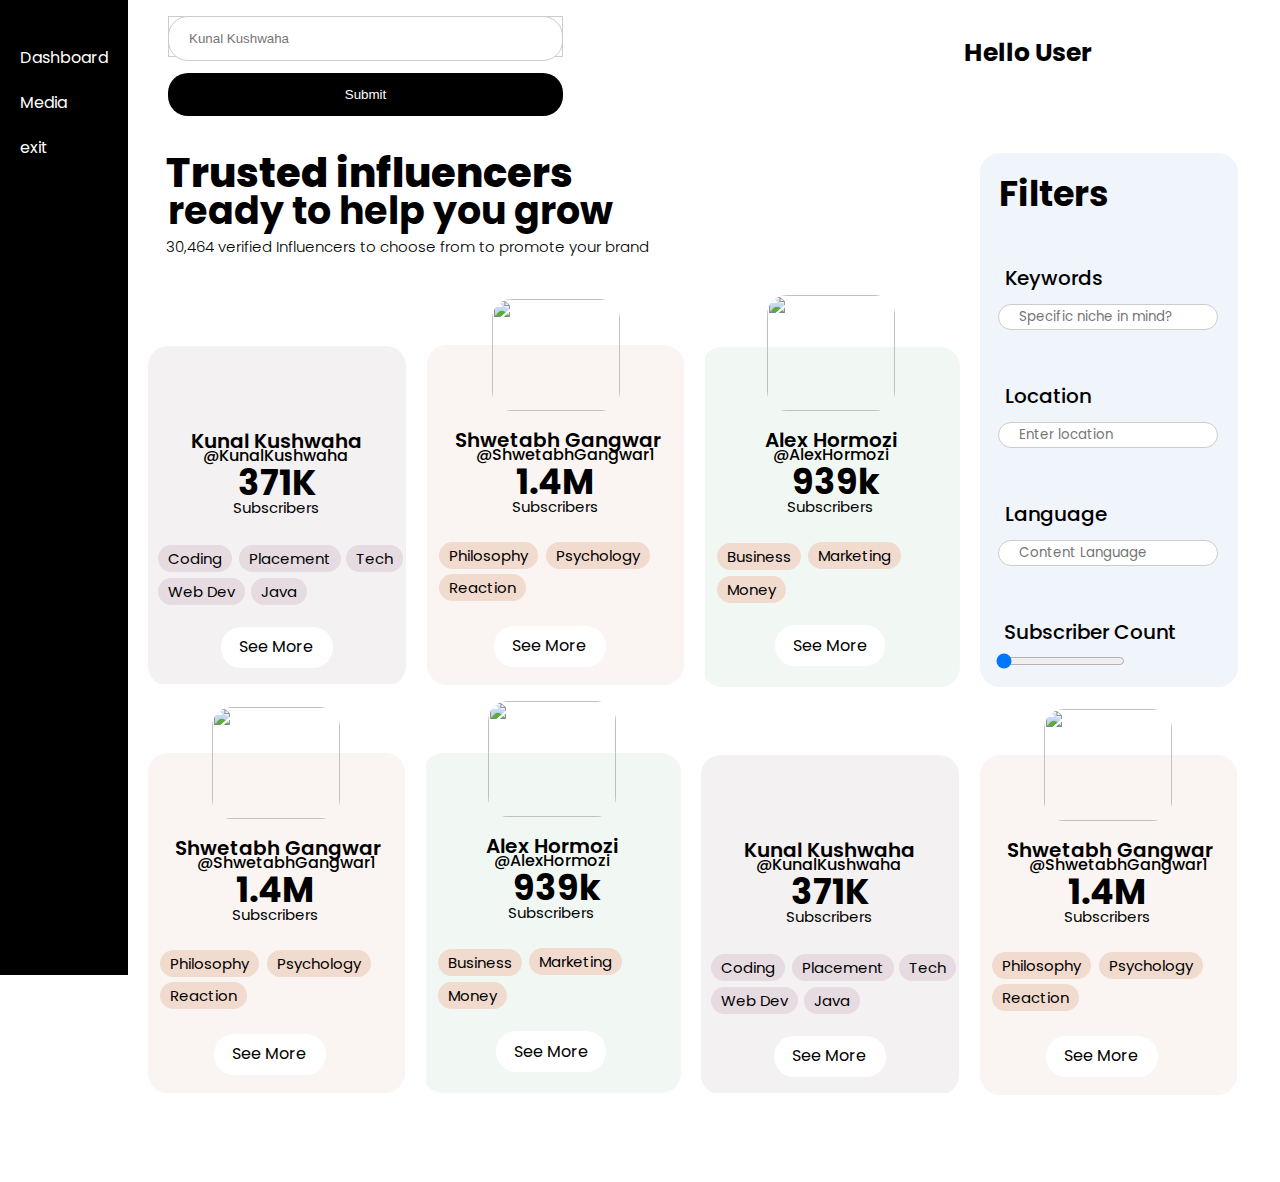
==== Design/search.html @ 91dc942e "frontend update" ====
<!DOCTYPE html>
<html>

<head>
    <meta charset="utf-8" />
    <meta name="viewport" content="initial-scale=1, width=device-width" />
    <link rel="stylesheet" href="stylelogin.css">
    <link rel="stylesheet" href="./global.css" />
    <link rel="stylesheet" href="./index.css" />

    <link rel="stylesheet"
        href="https://fonts.googleapis.com/css2?family=Poppins:wght@300;400;500;600;700;800&display=swap" />
</head>

<body>
    
    <div class="desktop-1">
        <div class="desktop-1-child"></div>
        <div class="headline">
            <h1 class="trusted-influencers">Trusted influencers</h1>
            <h2 class="ready-to-help">ready to help you grow</h2>
            <p class="verified-influencers-to">
                30,464 verified Influencers to choose from to promote your brand
            </p>
        </div>
        <div class="filters-card">
            <div class="filters-card-child"></div>
            <div class="subscriber-count">
                <!-- <img class="sub-slider-icon" alt="" src="public/sub-slider.svg" /> -->
                <div class="subscriber-count1">Subscriber Count</div>
                <br>
                <div class="slidecontainer">

                    <input type="range" min="1" max="10000" value="1">

                    <!-- <p>Custom range slider:</p>
                    <input type="range" min="1" max="100" value="50" class="slider" id="myRange"> -->
                </div>
            </div>
            <div class="keywords">
                <input class="keyword-box" type="text" placeholder="Specific niche in mind?" />
                <!-- <div class="specific-niche-in">Specific niche in mind?</div> -->
                <div class="keywords1">Keywords</div>
            </div>
            <div class="location">
                <input class="keyword-box" type="text" placeholder="Enter location" />
                <!-- <div class="specific-niche-in">Enter location</div> -->
                <div class="keywords1">Location</div>
            </div>
            <div class="language">
                <input class="keyword-box" type="text" placeholder="Content Language" />
                <!-- <div class="specific-niche-in">Content language</div> -->
                <div class="keywords1">Language</div>
            </div>
            <b class="filters">Filters</b>
        </div>
        <div class="search-bar">

            
            <input class="search-bar-child" type="text" placeholder="Kunal Kushwaha" size="100px">
            <!-- <img class="icon-search" alt="" src="public/-icon-search.svg" /> -->


            <input type="text" id="wage" value ="" size=20>
        <a href="search.html"><button id="sub">Submit</button></a>

        

        </div>




        <div class="user-id">
            <!-- <div class="kimaya-a">Kimaya A.</div>
            <button>
                <img class="user-id-child" alt="" src="public/ellipse-1@2x.png" /></button>
            <button>
                <img class="icon-suitcase" alt="" src="public/-icon-suitcase.svg" />
            </button> -->
<!--             
            <a href="user.html">
            <button onclick="document.getElementById('id01').style.display='block'"
                style="width:auto; margin-right: 0px;">Login</button></a> -->
                <h4>Hello User<h4>
            <div id="id01" class="modal">

                <form class="modal-content animate" action="/action_page.php" method="post">
                    <div class="imgcontainer">
                        <span onclick="document.getElementById('id01').style.display='none'" class="close"
                            title="Close Modal">&times;</span>
                        <img src="img_avatar2.png" alt="Avatar" class="avatar">
                    </div>

                    <div class="container" style="font-size: 40px;">
                        <label for="uname"><b>Username</b></label>
                        <input type="text" placeholder="Enter Username" name="uname" required
                            style="font-size: x-large;">

                        <label for="psw"><b>Password</b></label>
                        <input type="password" placeholder="Enter Password" name="psw" required
                            style="font-size: x-large;">

                        <button type="submit">Login</button>
                        <label>
                            <input type="checkbox" checked="checked" name="remember"> Remember me
                        </label>
                    </div>

                    <div class="container" style="background-color:#f1f1f1">
                        <button type="button" onclick="document.getElementById('id01').style.display='none'"
                            class="cancelbtn">Cancel</button>
                        <span class="psw">Forgot <a href="#">password?</a></span>
                    </div>
                </form>
            </div>

            

        </div>

        <div class="influencer-card-1">
            <div class="influencer-card-1-child"></div>
            <img class="influencer-card-1-item" alt="" style="border-radius: 20px;"
                src="https://yt3.googleusercontent.com/xGH1BCpEHp4V0hRXEpKUbudZy2zxon3z7JnnAXngiW-8374wuiFolwYf6wmgVbKr-_RmqBHJrA=s176-c-k-c0x00ffffff-no-rj" />
            <div class="subscribers">Subscribers</div>
            <div class="tag">
                <div class="marketing">Marketing</div>
            </div>
            <div class="tag1">
                <div class="marketing">Business</div>
            </div>
            <div class="tag2">
                <div class="money-wrapper">
                    <div class="marketing">Money</div>
                </div>
            </div>
            <div class="see-more-button">
                <div class="marketing">See More</div>
            </div>
            <div class="alex-hormozi"><br>Alex Hormozi</div>
            <div class="alexhormozi"><br>@AlexHormozi</div>
            <b class="k">939k</b>
        </div>
        <div class="rectangle-parent">
            <div class="frame-child"></div>
            <img class="frame-item" alt="" style="border-radius: 20px;"
                src="https://avatars.githubusercontent.com/u/42698533?v=4" />
            <div class="subscribers1">Subscribers</div>
            <div class="tag3">
                <div class="marketing">Coding</div>
            </div>
            <div class="tag4">
                <div class="marketing">Placement</div>
            </div>
            <div class="tag5">
                <div class="marketing">Web Dev</div>
            </div>
            <div class="tag6">
                <div class="marketing">Tech</div>
            </div>
            <div class="tag7">
                <div class="marketing">Java</div>
            </div>
            <div class="see-more-button1">
                <div class="see-more-button-child"></div>
                <div class="see-more1">See More</div>
            </div>
            <div class="kunal-kushwaha"><br>Kunal Kushwaha</div>
            <div class="kunalkushwaha"><br>@KunalKushwaha</div>
            <b class="k1">371K</b>
        </div>
        <div class="rectangle-group">
            <div class="frame-inner"></div>
            <img class="ellipse-icon" alt="" style="border-radius:20px;"
                src="https://yt3.googleusercontent.com/oVSuJbeBX7sTZz3CuQNRO5Gm-sZsBxp6sGMF5e8WjVjJdUiUMOFRzfVLMyRtHru_ysUEiEhDHqY=s176-c-k-c0x00ffffff-no-rj" />

            <div class="subscribers2">Subscribers</div>
            <div class="tag8">
                <div class="marketing">Philosophy</div>
            </div>
            <div class="tag9">
                <div class="marketing">Psychology</div>
            </div>
            <div class="tag10">
                <div class="marketing">Reaction</div>
            </div>
            <div class="see-more-button2">
                <div class="see-more-button-child"></div>
                <div class="see-more1">See More</div>
            </div>
            <div class="shwetabh-gangwar"><br>Shwetabh Gangwar</div>
            <div class="shwetabhgangwar1"><br>@ShwetabhGangwar1</div>
            <b class="m">1.4M</b>
        </div>
        <div class="rectangle-container">
            <div class="frame-inner"></div>
            <img class="ellipse-icon" alt="" style="border-radius:20px;"
                src="https://yt3.googleusercontent.com/oVSuJbeBX7sTZz3CuQNRO5Gm-sZsBxp6sGMF5e8WjVjJdUiUMOFRzfVLMyRtHru_ysUEiEhDHqY=s176-c-k-c0x00ffffff-no-rj" />
            <div class="subscribers2">Subscribers</div>
            <div class="tag8">
                <div class="marketing">Philosophy</div>
            </div>
            <div class="tag9">
                <div class="marketing">Psychology</div>
            </div>
            <div class="tag10">
                <div class="marketing">Reaction</div>
            </div>
            <div class="see-more-button2">
                <div class="see-more-button-child"></div>
                <div class="see-more1">See More</div>
            </div>
            <div class="shwetabh-gangwar"><br>Shwetabh Gangwar</div>
            <div class="shwetabhgangwar1"><br>@ShwetabhGangwar1</div>
            <b class="m">1.4M</b>
        </div>
        <div class="frame-div">
            <div class="frame-child"></div>
            <img class="frame-item" alt="" style="border-radius: 20px;"
                src="https://avatars.githubusercontent.com/u/42698533?v=4" />
            <div class="subscribers1">Subscribers</div>
            <div class="tag3">
                <div class="marketing">Coding</div>
            </div>
            <div class="tag4">
                <div class="marketing">Placement</div>
            </div>
            <div class="tag5">
                <div class="marketing">Web Dev</div>
            </div>
            <div class="tag6">
                <div class="marketing">Tech</div>
            </div>
            <div class="tag7">
                <div class="marketing">Java</div>
            </div>
            <div class="see-more-button1">
                <div class="see-more-button-child"></div>
                <div class="see-more1">See More</div>
            </div>
            <div class="kunal-kushwaha"><br>Kunal Kushwaha</div>
            <div class="kunalkushwaha"><br>@KunalKushwaha</div>
            <b class="k1">371K</b>
        </div>
        <div class="rectangle-parent1">
            <div class="frame-inner"></div>
            <img class="ellipse-icon" alt="" style="border-radius:20px;"
                src="https://yt3.googleusercontent.com/oVSuJbeBX7sTZz3CuQNRO5Gm-sZsBxp6sGMF5e8WjVjJdUiUMOFRzfVLMyRtHru_ysUEiEhDHqY=s176-c-k-c0x00ffffff-no-rj" />
            <div class="subscribers2">Subscribers</div>
            <div class="tag8">
                <div class="marketing">Philosophy</div>
            </div>
            <div class="tag9">
                <div class="marketing">Psychology</div>
            </div>
            <div class="tag10">
                <div class="marketing">Reaction</div>
            </div>
            <div class="see-more-button2">
                <div class="see-more-button-child"></div>
                <div class="see-more1">See More</div>
            </div>
            <div class="shwetabh-gangwar"><br>Shwetabh Gangwar</div>
            <div class="shwetabhgangwar1"><br>@ShwetabhGangwar1</div>
            <b class="m">1.4M</b>
        </div>
        <div class="influencer-card-11">
            <div class="influencer-card-1-child"></div>
            <img class="influencer-card-1-item" alt="" style="border-radius: 20px;"
                src="https://yt3.googleusercontent.com/xGH1BCpEHp4V0hRXEpKUbudZy2zxon3z7JnnAXngiW-8374wuiFolwYf6wmgVbKr-_RmqBHJrA=s176-c-k-c0x00ffffff-no-rj" />
            <div class="subscribers">Subscribers</div>
            <div class="tag">
                <div class="marketing">Marketing</div>
            </div>
            <div class="tag1">
                <div class="marketing">Business</div>
            </div>
            <div class="tag2">
                <div class="money-wrapper">
                    <div class="marketing">Money</div>
                </div>
            </div>
            <div class="see-more-button">
                <div class="marketing">See More</div>
            </div>
            <div class="alex-hormozi"><br>Alex Hormozi</div>
            <div class="alexhormozi"><br>@AlexHormozi</div>
            <b class="k">939k</b>
        </div>
    
      
      <div class="container1">
        <nav class="side-nav">
          <ul class="nav-menu">
            <li class="nav-item"><a href="user.html"><i class="fas fa-tachometer-alt"></i><span class="menu-text">Dashboard</span></a></li>
            <!-- <li class="nav-item"><a href="copy.html"><i class="fas fa-user"></i><span class="menu-text">Users</span></a></li> -->
            <!-- <li class="nav-item active"><a href="#"><i class="fas fa-file-alt"></i><span class="menu-text">Posts</span></a></li> -->
            <li class="nav-item"><a href="#"><i class="fas fa-play "></i><span class="menu-text">Media</span></a></li>
            <li class="nav-item"><a href="index.html"><i class="fas fa-sign-out-alt"></i><span class="menu-text">exit</span></a></li>
          </ul>
        </nav>
      </div>
      
      
</div>
<script src="./app.js"></script>
</body>
</html>
---- Design/stylelogin.css ----
/* .loginrect{
 
width: 80%;
height: 70%;
position: fixed;
left: 50%;
top: 50%;
transform: translate(-50%, -50%);

background: #D9D9D9;

box-shadow: 0px 4px 4px rgba(0, 0, 0, 0.25);
} */
input[type=text], input[type=password] {
    width: 100%;
    padding: 12px 20px;
    margin: 8px 0;
    display: inline-block;
    border: 1px solid #ccc;
    box-sizing: border-box;
  }
  
  /* Set a style for all buttons */
  button {
    background-color: #000000;
    border-radius: 20px;
    color: white;
    padding: 14px 20px;
    margin: 8px 0;
    border: none;
    cursor: pointer;
    width: 100%;
  }
  
  button:hover {
    opacity: 0.8;
  }
  
  /* Extra styles for the cancel button */
  .cancelbtn {
    width: auto;
    padding: 10px 18px;
    background-color: #f44336;
  }
  
  /* Center the image and position the close button */
  .imgcontainer {
    text-align: center;
    margin: 24px 0 12px 0;
    position: relative;
  }
  
  img.avatar {
    width: 40%;
    border-radius: 50%;
  }
  
  .container {
    padding: 16px;
    border-radius: 20px;
  }
  
  span.psw {
    float: right;
    padding-top: 16px;
  }
  
  /* The Modal (background) */
  .modal {
    display: none; /* Hidden by default */
    position: fixed; /* Stay in place */
    z-index: 1; /* Sit on top */
    left: 0;
    top: 0;
    width: 100%; /* Full width */
    height: 100%; /* Full height */
    overflow: auto; /* Enable scroll if needed */
    background-color: rgb(0,0,0); /* Fallback color */
    background-color: rgba(0,0,0,0.4); /* Black w/ opacity */
    padding-top: 60px;
    border-radius: 20px;
  }
  
  /* Modal Content/Box */
  .modal-content {
    background-color: #fefefe;
    margin: 5% auto 15% auto; /* 5% from the top, 15% from the bottom and centered */
    border: 1px solid #888;
    width: 80%; /* Could be more or less, depending on screen size */
  }
  
  /* The Close Button (x) */
  .close {
    position: absolute;
    right: 25px;
    top: 0;
    color: #000;
    font-size: 35px;
    font-weight: bold;
  }
  
  .close:hover,
  .close:focus {
    color: red;
    cursor: pointer;
  }
  
  /* Add Zoom Animation */
  .animate {
    -webkit-animation: animatezoom 0.6s;
    animation: animatezoom 0.6s
  }
  
  @-webkit-keyframes animatezoom {
    from {-webkit-transform: scale(0)} 
    to {-webkit-transform: scale(1)}
  }
    
  @keyframes animatezoom {
    from {transform: scale(0)} 
    to {transform: scale(1)}
  }
  
  /* Change styles for span and cancel button on extra small screens */
  @media screen and (max-width: 300px) {
    span.psw {
       display: block;
       float: none;
    }
    .cancelbtn {
       width: 100%;
    }
  }
  form{
    border-radius: 20px;
  }
---- Design/global.css ----
:root {
  /* fonts */
  --font-poppins: Poppins;

  /* font sizes */
  --font-size-base: 15px;
  --font-size-lg: 16px;
  --font-size-xl: 20px;
  --font-size-2xl: 35px;

  /* Colors */
  --color-gray-100: #fefffe;
  --color-gray-200: #010001;
  --color-gray-300: rgba(0, 0, 0, 0.4);
  --color-black: #000;
  --color-antiquewhite: #f1dbce;
  --color-honeydew: rgba(202, 226, 210, 0.25);
  --color-mistyrose: rgba(241, 215, 206, 0.25);
  --color-gainsboro-100: #e6dbe0;
  --color-gainsboro-200: rgba(230, 219, 224, 0.4);

  /* Paddings */
  --padding-xs: 2px;
  --padding-sm: 8px;
  --padding-md: 10px;
  --padding-lg: 18px;

  /* border radiuses */
  --br-sm: 15px;
  --br-md: 20px;
}
---- Design/index.css ----
body {
  margin: 0;
  line-height: normal;
}
.desktop-1-child {
  position: absolute;
  top: 0;
  left: 146px;
  border-radius: 25px;
  background-color: var(--color-gray-100);
  width: 1269px;
  height: 810px;
  overflow: hidden;
  display: none;
}
.trusted-influencers {
  top: 0;
  left: 0;
  font-size: inherit;
  line-height: 101%;
  font-weight: 800;
  font-family: inherit;
  width: 879px;
  height: 57px;
}
.ready-to-help,
.trusted-influencers,
.verified-influencers-to {
  margin: 0;
  position: absolute;
  display: inline-block;
}
.ready-to-help {
  top: 39px;
  left: 2px;
  font-size: 38px;
  line-height: 101%;
  font-weight: 700;
  font-family: inherit;
  width: 879px;
  height: 53px;
}
.verified-influencers-to {
  top: 82px;
  left: 0;
  font-size: var(--font-size-base);
  font-weight: 300;
  width: 679px;
  height: 24px;
}
.headline {
  position: absolute;
  top: 173px;
  left: 166px;
  width: 881px;
  height: 106px;
  font-size: 40px;
  color: var(--color-gray-200);
}
.filters-card-child {
  position: absolute;
  height: 100%;
  width: 100%;
  top: 0;
  right: 0;
  bottom: 0;
  left: 0;
  border-radius: var(--br-md);
  background-color: #f0f5fb;
}
.sub-slider-icon {
  position: absolute;
  height: 4.86%;
  width: 95.23%;
  top: 81.01%;
  right: 1.59%;
  bottom: 14.13%;
  left: 3.18%;
  max-width: 100%;
  overflow: hidden;
  max-height: 100%;
}
.subscriber-count1 {
  position: absolute;
  height: 37.27%;
  width: 95.23%;
  top: 0;
  left: 4.77%;
  font-weight: 500;
  display: inline-block;
}
.subscriber-count-child,
.subscriber-count-item {
  position: absolute;
  height: 31.4%;
  width: 6%;
  top: 68.6%;
  right: 94%;
  bottom: 0;
  left: 0;
  max-width: 100%;
  overflow: hidden;
  max-height: 100%;
}
.subscriber-count-item {
  right: 0.04%;
  left: 93.96%;
}
.subscriber-count {
  position: absolute;
  height: 8.94%;
  width: 86.24%;
  top: 86.94%;
  right: 8.58%;
  bottom: 4.12%;
  left: 5.17%;
  font-size: var(--font-size-xl);
  color: var(--color-gray-200);
}
.keyword-box {
  border: 0;
  background-color: var(--color-gray-100);
  position: absolute;
  height: 42.67%;
  width: 99.6%;
  top: 57.33%;
  right: 0.4%;
  bottom: 0;
  left: 0;
  border-radius: var(--br-md);
  font-family: var(--font-poppins);
  
  /* bitch i corrected this */
}
.keywords1,
.specific-niche-in {
  position: absolute;
  height: 30.67%;
  display: inline-block;
}
.specific-niche-in {
  width: 96.37%;
  top: 61.33%;
  left: 3.63%;
}
.keywords1 {
  width: 95.97%;
  top: 0;
  left: 3.23%;
  font-size: var(--font-size-xl);
  font-weight: 500;
  color: var(--color-gray-200);
}
.keywords {
  top: 20.62%;
  bottom: 68.51%;
}
.keywords,
.language,
.location {
  position: absolute;
  height: 10.87%;
  width: 85.22%;
  right: 7.9%;
  left: 6.88%;
}
.location {
  top: 42.72%;
  bottom: 46.41%;
}
.language {
  top: 64.83%;
  bottom: 24.3%;
}
.filters {
  position: absolute;
  height: 5.8%;
  width: 57.04%;
  top: 2.61%;
  left: 7.22%;
  font-size: var(--font-size-2xl);
  display: inline-block;
  color: var(--color-gray-200);
}
.filters-card {
  position: absolute;
  height: 45.18%;
  width: 20.14%;
  top: 14.64%;
  right: 3.26%;
  bottom: 40.19%;
  left: 76.6%;
  font-size: var(--font-size-lg);
  color: var(--color-gray-300);
}
.search,
.search-bar-child {
  cursor: pointer;
  position: absolute;
}
.search-bar-child {
  border: 0;
  padding: 0;
  background-color: #fff;
  top: 0;
  left: 0;
  border-radius: var(--br-md);
  width: 395px;
  height: 45px;
}
.search {
  top: 9px;
  left: 37.16px;
  display: inline-block;
  width: 95.48px;
  height: 23px;
}
.icon-search,
.search-bar {
  position: absolute;
  top: 12.33px;
  left: 10.29px;
  width: 23.83px;
  height: 19.06px;
}
.search-bar {
  top: 28px;
  left: 168px;
  /* box-shadow: 0 4px 20px rgba(0, 0, 0, 0.2); */
  width: 395px;
  height: 45px;
  font-size: 18px;
  color: rgba(0, 0, 0, 0.7);
}
.kimaya-a {
  position: absolute;
  top: 19px;
  right: 0;
  font-weight: 600;
  display: flex;
  align-items: center;
  width: 140px;
  height: 23px;
}
.user-id-child {
  position: absolute;
  top: 0;
  right: 158px;
  width: 58px;
  height: 58px;
  object-fit: cover;
}
.icon-suitcase,
.user-id {
  position: absolute;
  top: 15.84px;
  right: 233.98px;
  width: 34.38px;
  height: 26.16px;
}
.user-id {
  top: 21px;
  right: 48.02px;
  width: 268.36px;
  height: 58px;
  font-size: 25px;
  color: var(--color-gray-200);
}
.influencer-card-1-child {
  position: absolute;
  height: 86.73%;
  width: 101.05%;
  top: 13.27%;
  right: 0;
  bottom: 0;
  left: -1.05%;
  border-radius: var(--br-md);
  background-color: var(--color-honeydew);
}
.influencer-card-1-item {
  position: absolute;
  top: calc(50% - 196px);
  left: calc(50% - 65.5px);
  width: 128px;
  height: 116px;
  object-fit: cover;
}
.subscribers {
  position: absolute;
  top: 200px;
  left: calc(50% - 45.5px);
}
.marketing {
  position: relative;
}
.money-wrapper,
.tag,
.tag1 {
  position: absolute;
  border-radius: var(--br-sm);
  background-color: var(--color-antiquewhite);
  display: flex;
  flex-direction: row;
  padding: var(--padding-xs) var(--padding-md);
  align-items: flex-start;
  justify-content: flex-start;
}
.tag {
  top: 247px;
  left: 103px;
}
.tag1 {
  top: 248px;
  left: 12px;
}
.money-wrapper {
  top: 0;
  left: 0;
}
.tag2 {
  position: absolute;
  top: 281px;
  left: 12px;
  width: 70px;
  height: 27px;
}
.see-more-button {
  position: absolute;
  bottom: 21px;
  left: calc(50% - 57.5px);
  border-radius: var(--br-md);
  background-color: var(--color-gray-100);
  /* box-shadow: 0 4px 20px rgba(0, 0, 0, 0.15); */
  display: flex;
  flex-direction: row;
  padding: var(--padding-sm) var(--padding-lg);
  align-items: flex-start;
  justify-content: flex-start;
  font-size: var(--font-size-lg);
}
.alex-hormozi {
  top: 100px;
  left: calc(50% - 67.5px);
  font-size: var(--font-size-xl);
  font-weight: 600;
}
.alex-hormozi,
.alexhormozi,
.k {
  position: absolute;
}
.alexhormozi {
  top: 122px; 
  left: calc(50% - 59.5px);
  font-size: var(--font-size-lg);
  font-weight: 500;
}
.k {
  top: 160px;
  left: calc(50% - 40.5px);
  font-size: var(--font-size-2xl);
}
.influencer-card-1 {
  position: absolute;
  height: 33.16%;
  width: 19.93%;
  top: 26.65%;
  right: 25%;
  bottom: 40.19%;
  left: 55.07%;
  overflow: hidden;
}
.frame-child {
  position: absolute;
  max-height: 88.08%;
  max-width: 100%;
  top: 12.44%;
  right: 0;
  bottom: -0.52%;
  left: 0;
  border-radius: var(--br-md);
  background-color: var(--color-gainsboro-200);
  
}
.frame-item {
  position: absolute;
  top: calc(50% - 193px);
  left: calc(50% - 64px);
  max-width: 128px;
  max-height: 114px;
  object-fit: cover;
}
.subscribers1 {
  position: absolute;
  top: 198px;
  left: calc(50% - 44px);
}
.tag3,
.tag4 {
  position: absolute;
  top: 247px;
  left: 10px;
  border-radius: var(--br-sm);
  background-color: var(--color-gainsboro-100);
  display: flex;
  flex-direction: row;
  padding: var(--padding-xs) var(--padding-md);
  align-items: flex-start;
  justify-content: flex-start;
}
.tag4 {
  left: 91px;
}
.tag5 {
  top: 280px;
  left: 10px;
}
.tag5,
.tag6,
.tag7 {
  position: absolute;
  border-radius: var(--br-sm);
  background-color: var(--color-gainsboro-100);
  display: flex;
  flex-direction: row;
  padding: var(--padding-xs) var(--padding-md);
  align-items: flex-start;
  justify-content: flex-start;
}
.tag6 {
  top: calc(50% + 54px);
  left: 198px;
}
.tag7 {
  top: 280px;
  left: 103px;
}
.see-more-button-child {
  position: absolute;
  bottom: 0;
  left: calc(50% - 56px);
  border-radius: var(--br-md);
  background-color: var(--color-gray-100);
  width: 112px;
  height: 41px;
}

.see-more1 {
  position: absolute;
  bottom: 9px;
  left: calc(50% - 38px);
  display: flex;
  align-items: center;
  width: 75px;
}
.see-more-button1 {
  position: absolute;
  bottom: 16px;
  left: calc(50% - 56px);
  /* box-shadow: 0 4px 20px rgba(0, 0, 0, 0.15); */
  width: 112px;
  height: 41px;
  font-size: var(--font-size-lg);
}
.kunal-kushwaha,
.kunalkushwaha {
  position: absolute;
  top: 98px;
  left: calc(50% - 86px);
  font-size: var(--font-size-xl);
  font-weight: 600;
}
.kunalkushwaha {
  top: 120px;
  left: calc(50% - 74px);
  font-size: var(--font-size-lg);
  font-weight: 500;
}
.k1 {
  position: absolute;
  top: 158px;
  left: calc(50% - 39px);
  font-size: var(--font-size-2xl);
}
.rectangle-parent {
  position: absolute;
  height: 32.66%;
  width: 20.14%;
  top: 61.51%;
  right: 25.07%;
  bottom: 5.84%;
  left: 54.79%;
  overflow: hidden;
}
.frame-inner {
  position: absolute;
  height: 88.08%;
  width: 100%;
  top: 11.92%;
  right: 0;
  bottom: 0;
  left: 0;
  border-radius: var(--br-md);
  background-color: var(--color-mistyrose);
}
.ellipse-icon {
  position: absolute;
  top: calc(50% - 193px);
  left: calc(50% - 64px);
  width: 128px;
  height: 112px;
  object-fit: cover;
}
.subscribers2 {
  position: absolute;
  top: 196px;
  left: calc(50% - 44px);
}
.tag10,
.tag8,
.tag9 {
  position: absolute;
  border-radius: var(--br-sm);
  background-color: var(--color-antiquewhite);
  display: flex;
  flex-direction: row;
  padding: var(--padding-xs) var(--padding-md);
  align-items: flex-start;
  justify-content: flex-start;
}
.tag8,
.tag9 {
  top: 243px;
  left: 12px;
}
.tag9 {
  left: 119px;
}
.tag10 {
  top: 275px;
  left: 12px;
}
.see-more-button2 {
  position: absolute;
  bottom: 18px;
  left: calc(50% - 62px);
  /* box-shadow: 0 4px 20px rgba(0, 0, 0, 0.15); */
  width: 112px;
  height: 41px;
  font-size: var(--font-size-lg);
}
.shwetabh-gangwar {
  position: absolute;
  top: 96px;
  left: calc(50% - 101px);
  font-size: var(--font-size-xl);
  font-weight: 600;
}
.shwetabhgangwar1 {
  position: absolute;
  top: 30.57%;
  left: 19.31%;
  font-size: var(--font-size-lg);
  font-weight: 500;
}
.m {
  position: absolute;
  top: 156px;
  left: calc(50% - 40px);
  font-size: var(--font-size-2xl);
}
.rectangle-group {
  position: absolute;
  top: 61.68%;
  right: 3.33%;
  bottom: 5.67%;
  left: 76.53%;
  overflow: hidden;
}
.frame-div,
.rectangle-group {
  height: 32.66%;
  width: 20.14%;
}
.frame-div,
.influencer-card-11 {
  position: absolute;
  overflow: hidden;
}
.rectangle-container {
  top: 26.99%;
  right: 46.53%;
  bottom: 40.36%;
  left: 33.33%;
}
.rectangle-container,
.rectangle-parent1 {
  position: absolute;
  height: 32.66%;
  width: 20.14%;
  overflow: hidden;
}
.frame-div {
  top: 26.9%;
  right: 68.26%;
  bottom: 40.44%;
  left: 11.6%;
}
.influencer-card-11 {
  bottom: 5.84%;
}
.rectangle-parent1 {
  top: 61.51%;
  right: 68.33%;
  bottom: 5.84%;
  left: 11.53%;
}
.influencer-card-11 {
  height: 33.16%;
  width: 19.93%;
  top: 61%;
  right: 46.81%;
  left: 33.26%;
  
}
.navigation {
  position: fixed;
  top: 12px;
  left: 10px;
  /* box-shadow: 0 4px 20px rgba(0, 0, 0, 0.25); */
  width: 9.8%;

  height: 68.5%;
}
.navigation-child {
  position: absolute;
  top: 0;
  left: 0;
  border-radius: 55px;
  background-color:black;
  width: 100%;
  height:140.5%;
}
.navigation-child2 {
  position: absolute;
  top: 135%;
  left: 43px;
  border-radius: 55px;
  background-color:black;
  width: 10px;
  height:15%;
}
.vector-icon {
  position: absolute;
  top: 274px;
  left: 46px;
  width: 31.89px;
  height: 31.96px;
  opacity: 0;
}
.group-icon,
.icon-home {
  position: relative;
  top: 2.67px;
  left: 3.99px;
  width: 23.92px;
  height: 26.63px;
}
.icon-home {
  cursor: pointer;
  border: 0;
  padding: 0;
  background-color: transparent;
  top: 20%;
  left: 25%;
  width: 31.89px;
  height: 31.96px;
}
.icon-light-bulb,
.vector-icon1 {
  position: absolute;
  width: 29.89px;
  height: 29.96px;
}
.vector-icon1 {
  top: 20%;
  left: 25%;
}
.icon-light-bulb {
  cursor: pointer;
  border: 0;
  padding: 0;
  background-color: transparent;
  top: 383.92px;
  left: 33.99px;
}
.icon-box,
.vector-icon2 {
  position: absolute;
  width: 26.9px;
  height: 26.97px;
}
.vector-icon2 {
  top: 0;
  left: 0;
}
.icon-box {
  cursor: pointer;
  border: 0;
  padding: 0;
  background-color: transparent;
  top: 493.89px;
  left: 35.99px;
}
.group-icon1,
.icon-people-team {
  position: absolute;
  top: 0;
  left: 0;
  width: 29.89px;
  height: 27.82px;
}
.icon-people-team {
  cursor: pointer;
  border: 0;
  padding: 0;
  background-color: transparent;
  top: 603px;
  left: 33.99px;
}
.group-icon2,
.icon-market-stall {
  position: absolute;
  top: 0;
  left: 0;
  width: 28.96px;
  height: 29.96px;
}
.icon-market-stall {
  cursor: pointer;
  border: 0;
  padding: 0;
  background-color: transparent;
  top: 273.96px;
  left: 33px;
}

.desktop-1 {
  position: relative;
  border-radius: 40px;
  background-color: var(--color-gray-100);
  /* box-shadow: 0 4px 30px rgba(0, 0, 0, 0.25); */
  width: 100%;
  height: 1182px;
  overflow-y: auto;
  text-align: left;
  font-size: var(--font-size-base);
  color: var(--color-black);
  font-family: var(--font-poppins);
  top:-20px;
}
/*slider bar=====================================*/
.slidecontainer {
  width: 100%;
}

.slider {
  -webkit-appearance: none;
  width: 75%;
  height: 25px;
  background: #d3d3d3;
  outline: none;
  opacity: 0.7;
  -webkit-transition: .2s;
  transition: opacity .2s;
}

.slider:hover {
  opacity: 1;
}

.slider::-webkit-slider-thumb {
  -webkit-appearance: none;
  appearance: none;
  width: 25px;
  height: 25px;
  background: #04AA6D;
  cursor: pointer;
}

.slider::-moz-range-thumb {
  width: 25px;
  height: 25px;
  background: #04AA6D;
  cursor: pointer;
}
/*navbar===========================/*/
.container1 {
  height: 100vh;
  width:10%;
  position: fixed;
}

.side-nav,
.nav-menu {
  height: 100%;
}
.side-nav .nav-menu {
  list-style: none;
  padding: 40px 0;
  /* width: 10%; */
  top:0;
  background-color: #000000;
}
.side-nav .nav-item {
  position: relative;
  padding: 10px 20px;
}
.nav-item.active {
  background-color: #fff;
  box-shadow: 0px -3px rgba(0, 0, 0, 0.2), 0px 3px rgba(0, 0, 0, 0.2);
}
.nav-item.active a {
  color: #000000;
}
.nav-item a {
  text-decoration: none;
  color: #fff;
}
.menu-text {
  left: -20%;
  margin-right: 4px;
  font-size: 1rem;
}
.side-nav .nav-item.active::before {
  content: "";
  position: absolute;
  background-color: transparent;
  bottom: 100%;
  right: 0;
  height: 150%;
  width: 20px;
  border-bottom-right-radius: 25px;
  box-shadow: 0 20px 0 0 #fff;
}
.side-nav .nav-item.active::after {
  content: "";
  position: absolute;
  background-color: transparent;
  top: 100%;
  right: 0;
  height: 150%;
  width: 20px;
  border-top-right-radius: 25px;
  box-shadow: 0 -20px 0 0 #fff;
}
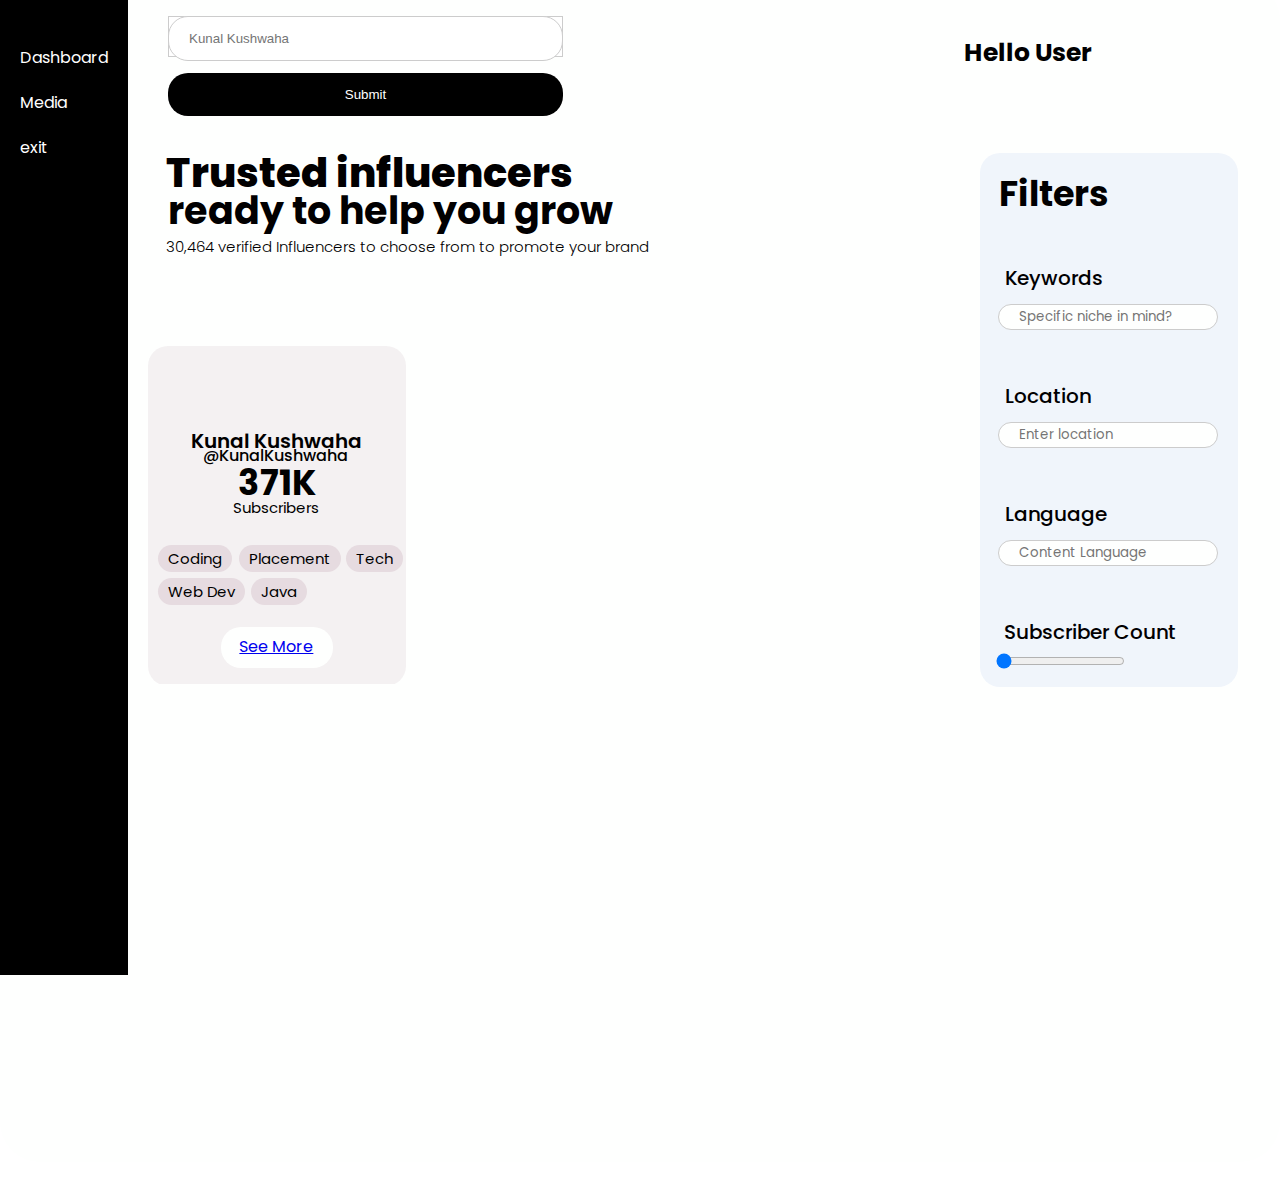
==== commit 9cf36732: "Add files via upload" ====
--- a/Design/search.html
+++ b/Design/search.html
@@ -114,107 +114,8 @@
                     </div>
                 </form>
             </div>
-
-            
-
         </div>
-
-        <div class="influencer-card-1">
-            <div class="influencer-card-1-child"></div>
-            <img class="influencer-card-1-item" alt="" style="border-radius: 20px;"
-                src="https://yt3.googleusercontent.com/xGH1BCpEHp4V0hRXEpKUbudZy2zxon3z7JnnAXngiW-8374wuiFolwYf6wmgVbKr-_RmqBHJrA=s176-c-k-c0x00ffffff-no-rj" />
-            <div class="subscribers">Subscribers</div>
-            <div class="tag">
-                <div class="marketing">Marketing</div>
-            </div>
-            <div class="tag1">
-                <div class="marketing">Business</div>
-            </div>
-            <div class="tag2">
-                <div class="money-wrapper">
-                    <div class="marketing">Money</div>
-                </div>
-            </div>
-            <div class="see-more-button">
-                <div class="marketing">See More</div>
-            </div>
-            <div class="alex-hormozi"><br>Alex Hormozi</div>
-            <div class="alexhormozi"><br>@AlexHormozi</div>
-            <b class="k">939k</b>
-        </div>
-        <div class="rectangle-parent">
-            <div class="frame-child"></div>
-            <img class="frame-item" alt="" style="border-radius: 20px;"
-                src="https://avatars.githubusercontent.com/u/42698533?v=4" />
-            <div class="subscribers1">Subscribers</div>
-            <div class="tag3">
-                <div class="marketing">Coding</div>
-            </div>
-            <div class="tag4">
-                <div class="marketing">Placement</div>
-            </div>
-            <div class="tag5">
-                <div class="marketing">Web Dev</div>
-            </div>
-            <div class="tag6">
-                <div class="marketing">Tech</div>
-            </div>
-            <div class="tag7">
-                <div class="marketing">Java</div>
-            </div>
-            <div class="see-more-button1">
-                <div class="see-more-button-child"></div>
-                <div class="see-more1">See More</div>
-            </div>
-            <div class="kunal-kushwaha"><br>Kunal Kushwaha</div>
-            <div class="kunalkushwaha"><br>@KunalKushwaha</div>
-            <b class="k1">371K</b>
-        </div>
-        <div class="rectangle-group">
-            <div class="frame-inner"></div>
-            <img class="ellipse-icon" alt="" style="border-radius:20px;"
-                src="https://yt3.googleusercontent.com/oVSuJbeBX7sTZz3CuQNRO5Gm-sZsBxp6sGMF5e8WjVjJdUiUMOFRzfVLMyRtHru_ysUEiEhDHqY=s176-c-k-c0x00ffffff-no-rj" />
-
-            <div class="subscribers2">Subscribers</div>
-            <div class="tag8">
-                <div class="marketing">Philosophy</div>
-            </div>
-            <div class="tag9">
-                <div class="marketing">Psychology</div>
-            </div>
-            <div class="tag10">
-                <div class="marketing">Reaction</div>
-            </div>
-            <div class="see-more-button2">
-                <div class="see-more-button-child"></div>
-                <div class="see-more1">See More</div>
-            </div>
-            <div class="shwetabh-gangwar"><br>Shwetabh Gangwar</div>
-            <div class="shwetabhgangwar1"><br>@ShwetabhGangwar1</div>
-            <b class="m">1.4M</b>
-        </div>
-        <div class="rectangle-container">
-            <div class="frame-inner"></div>
-            <img class="ellipse-icon" alt="" style="border-radius:20px;"
-                src="https://yt3.googleusercontent.com/oVSuJbeBX7sTZz3CuQNRO5Gm-sZsBxp6sGMF5e8WjVjJdUiUMOFRzfVLMyRtHru_ysUEiEhDHqY=s176-c-k-c0x00ffffff-no-rj" />
-            <div class="subscribers2">Subscribers</div>
-            <div class="tag8">
-                <div class="marketing">Philosophy</div>
-            </div>
-            <div class="tag9">
-                <div class="marketing">Psychology</div>
-            </div>
-            <div class="tag10">
-                <div class="marketing">Reaction</div>
-            </div>
-            <div class="see-more-button2">
-                <div class="see-more-button-child"></div>
-                <div class="see-more1">See More</div>
-            </div>
-            <div class="shwetabh-gangwar"><br>Shwetabh Gangwar</div>
-            <div class="shwetabhgangwar1"><br>@ShwetabhGangwar1</div>
-            <b class="m">1.4M</b>
-        </div>
+       
         <div class="frame-div">
             <div class="frame-child"></div>
             <img class="frame-item" alt="" style="border-radius: 20px;"
@@ -237,59 +138,14 @@
             </div>
             <div class="see-more-button1">
                 <div class="see-more-button-child"></div>
-                <div class="see-more1">See More</div>
+                <div class="see-more1"><a href="kunal.html">See More</a></div>
             </div>
             <div class="kunal-kushwaha"><br>Kunal Kushwaha</div>
             <div class="kunalkushwaha"><br>@KunalKushwaha</div>
             <b class="k1">371K</b>
         </div>
-        <div class="rectangle-parent1">
-            <div class="frame-inner"></div>
-            <img class="ellipse-icon" alt="" style="border-radius:20px;"
-                src="https://yt3.googleusercontent.com/oVSuJbeBX7sTZz3CuQNRO5Gm-sZsBxp6sGMF5e8WjVjJdUiUMOFRzfVLMyRtHru_ysUEiEhDHqY=s176-c-k-c0x00ffffff-no-rj" />
-            <div class="subscribers2">Subscribers</div>
-            <div class="tag8">
-                <div class="marketing">Philosophy</div>
-            </div>
-            <div class="tag9">
-                <div class="marketing">Psychology</div>
-            </div>
-            <div class="tag10">
-                <div class="marketing">Reaction</div>
-            </div>
-            <div class="see-more-button2">
-                <div class="see-more-button-child"></div>
-                <div class="see-more1">See More</div>
-            </div>
-            <div class="shwetabh-gangwar"><br>Shwetabh Gangwar</div>
-            <div class="shwetabhgangwar1"><br>@ShwetabhGangwar1</div>
-            <b class="m">1.4M</b>
-        </div>
-        <div class="influencer-card-11">
-            <div class="influencer-card-1-child"></div>
-            <img class="influencer-card-1-item" alt="" style="border-radius: 20px;"
-                src="https://yt3.googleusercontent.com/xGH1BCpEHp4V0hRXEpKUbudZy2zxon3z7JnnAXngiW-8374wuiFolwYf6wmgVbKr-_RmqBHJrA=s176-c-k-c0x00ffffff-no-rj" />
-            <div class="subscribers">Subscribers</div>
-            <div class="tag">
-                <div class="marketing">Marketing</div>
-            </div>
-            <div class="tag1">
-                <div class="marketing">Business</div>
-            </div>
-            <div class="tag2">
-                <div class="money-wrapper">
-                    <div class="marketing">Money</div>
-                </div>
-            </div>
-            <div class="see-more-button">
-                <div class="marketing">See More</div>
-            </div>
-            <div class="alex-hormozi"><br>Alex Hormozi</div>
-            <div class="alexhormozi"><br>@AlexHormozi</div>
-            <b class="k">939k</b>
-        </div>
-    
-      
+        
+        
       <div class="container1">
         <nav class="side-nav">
           <ul class="nav-menu">
--- a/Design/index.css
+++ b/Design/index.css
@@ -577,15 +577,19 @@
   left: 76.53%;
   overflow: hidden;
 }
-.frame-div,
+/* .frame-div,
 .rectangle-group {
   height: 32.66%;
   width: 20.14%;
-}
+} */
 .frame-div,
 .influencer-card-11 {
   position: absolute;
   overflow: hidden;
+}
+.new-frame,
+.influencer-card-11{
+  position: absolute;
 }
 .rectangle-container {
   top: 26.99%;
